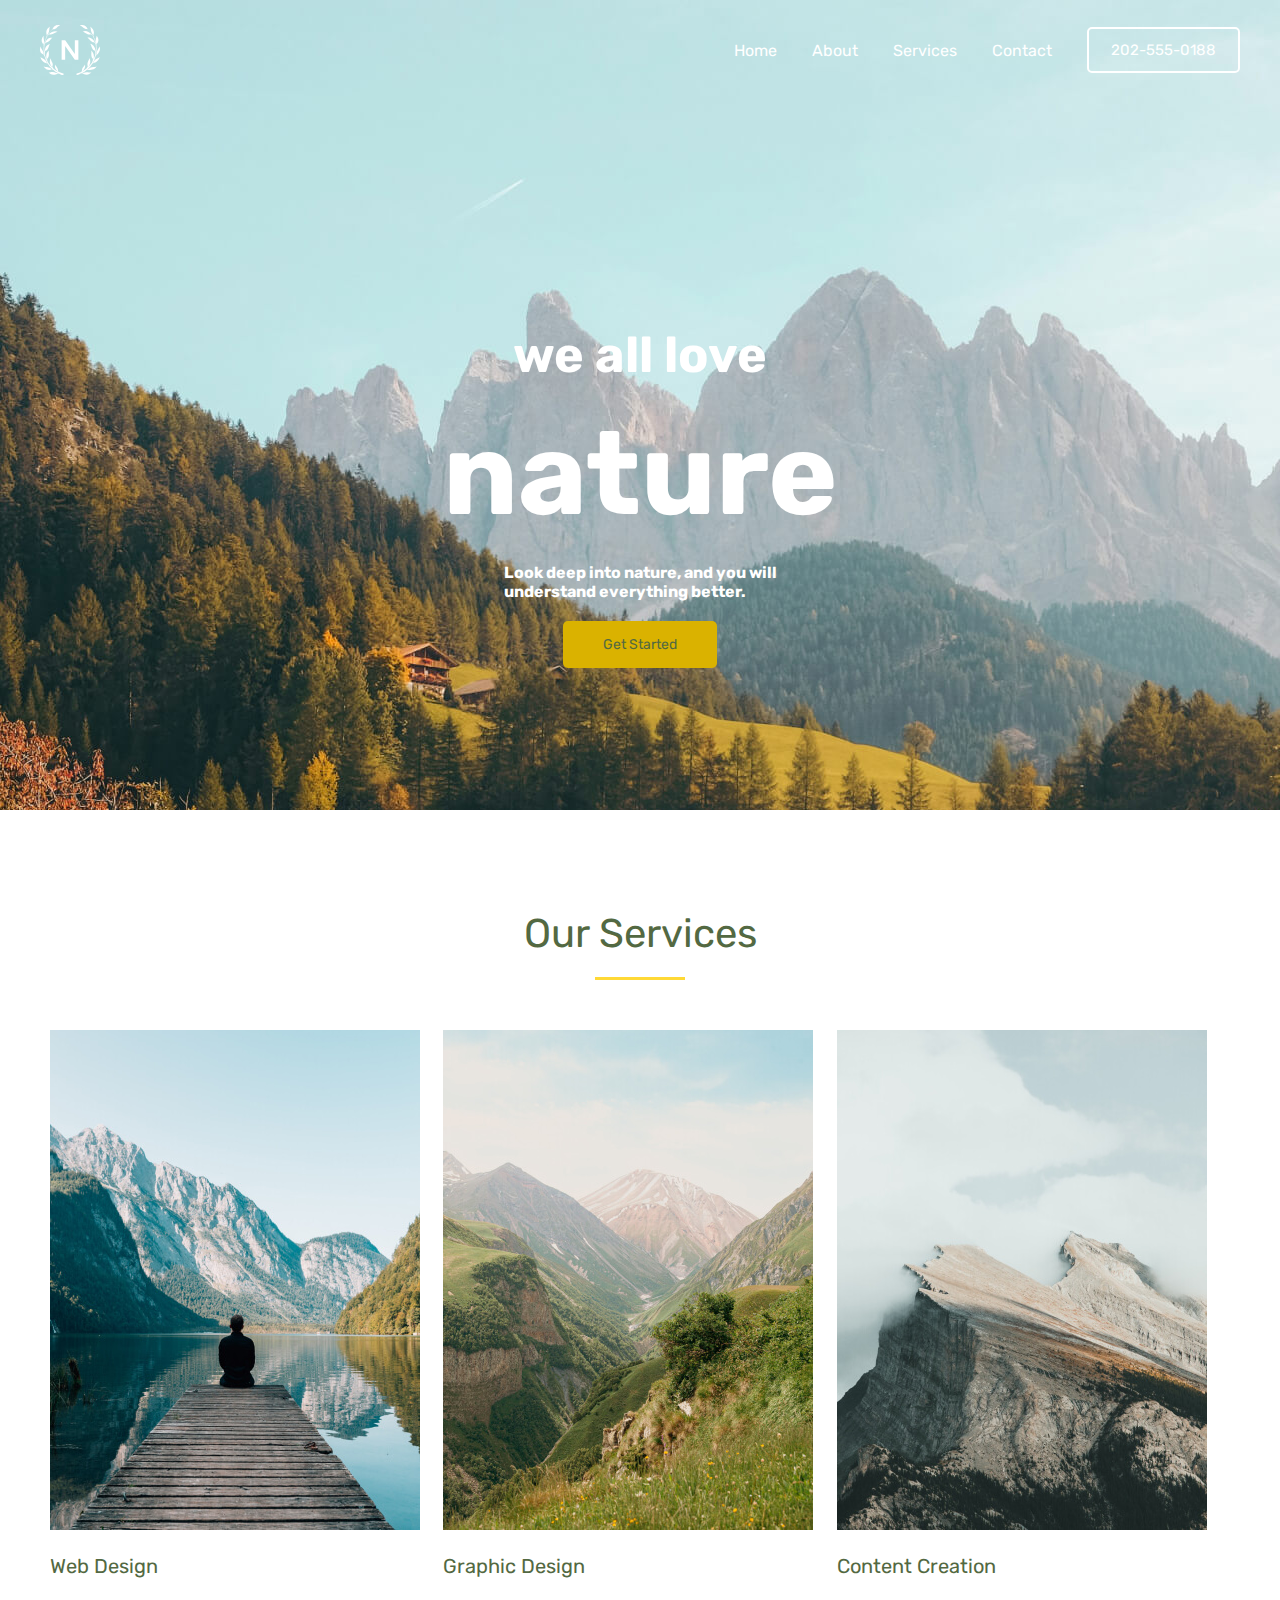
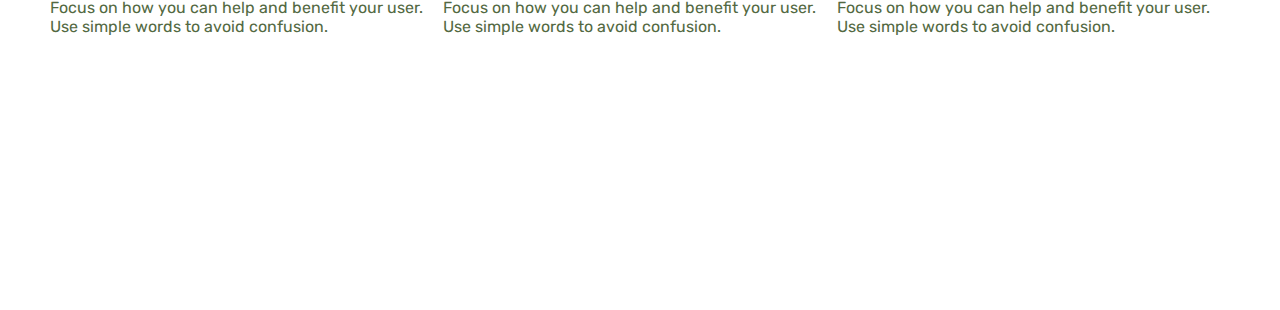
==== index.html @ 1e71caa9 "Initial commit" ====
<!DOCTYPE html>
<html lang="en">

<head>
    <link rel="stylesheet" href="./style.css">
    <meta charset="UTF-8">
    <meta name="viewport" content="width=device-width, initial-scale=1.0">
    <title>Document</title>
</head>

<body>
    <section class="hero">
        <header class="header-class">
            <img src="./assets/logo-white.svg" alt="logo" height="50px" />
            <nav class="nav-class">
                <a>Home</a>
                <a>About</a>
                <a>Services</a>
                <a>Contact</a>
                <button class="border-btn">202-555-0188</button>
            </nav>
        </header>
        <div class="hero-div">
            <h3>we all love</h3>
            <h1>nature</h1>
            <h6>Look deep into nature, and you will<br> understand everything better.</h6>
            <button class="main-btn">Get Started</button>
        </div>
    </section>
    <section class="problems">
        <div class="problems-div">
            <h2>Our Services</h2>
            <div></div>
        </div>
        <div class="problems-img">
            <div><img src="./assets/service-1.jpg" alt="image1" />
                <h4>Web Design</h4>
                <p>Focus on how you can help and benefit your user. Use simple words to avoid confusion.</p>
            </div>
            <div><img src="./assets/service-2.jpg" alt="image2" />
                <h4>Graphic Design</h4>
                <p>Focus on how you can help and benefit your user. Use simple words to avoid confusion.</p>
            </div>
            <div><img src="./assets/service-3.jpg" alt="image3" />
                <h4>Content Creation</h4>
                <p>Focus on how you can help and benefit your user. Use simple words to avoid confusion.</p>
            </div>
        </div>
    </section>
</body>

</html>
---- style.css ----
@import url('https://fonts.googleapis.com/css2?family=Rubik:ital,wght@0,300..900;1,300..900&display=swap');
@import url('https://fonts.googleapis.com/css2?family=Karla:ital,wght@0,200..800;1,200..800&display=swap');

* {
    margin: 0%;
    padding: 0%;
    font-family: "Rubik", sans-serif;
}

.hero {
    background-image: url(./assets/header-hero.jpg);
    height: 90vh;
    color: white;
}

.header-class {
    display: flex;
    align-items: center;
    justify-content: space-between;
    padding: 25px 40px;

}

.nav-class {
    display: flex;
    gap: 35px;
    font-size: 16px;
    align-items: center;
}

.border-btn {
    background-color: transparent;
    font-size: 15px;
    color: white;
    border: 2px solid white;
    padding: 12px 22px;
    border-radius: 5px;
}

.main-btn {
    background-color: #DAB200;
    font-size: 14px;
    color: #536942;
    padding: 15px 40px;
    border-radius: 5px;
    border: none;
}

.hero-div {
    margin: 25vh 0vh;
    display: flex;
    justify-content: center;
    flex-direction: column;
    align-items: center;
    gap: 20px;
}

.hero-div h3 {
    font-size: 50px;
}

.hero-div h1 {
    font-size: 117px;
}

.hero-div h6 {
    font-size: 16px;
}

.problems {
    min-height: 100vh;
    padding: 100px 0px;
}

.problems-div {
    display: flex;
    flex-direction: column;
    justify-content: center;
    align-items: center;
    gap: 20px;
}

.problems-div h2 {
    font-size: 40px;
    font-weight: 400;
    color: #536942;
}

.problems-div div {
    font-size: 16PX;
    height: 3px;
    width: 90px;
    background-color: #FFD936;
}

.problems-img {
    display: grid;
    margin: 50px;
    grid-template-columns: 1fr 1fr 1fr;
}

.problems-img img {
    width: 370px;
    height: 500px;
    object-fit: cover;
    border-radius: none;
}

.problems-img h4 {
    font-size: 20px;
    font-weight: 400;
    margin: 20px 0;
    color: #536942;
}

.problems-img p {
    font-size: 16px;
    font-weight: 400px;
    color: #536942;
}
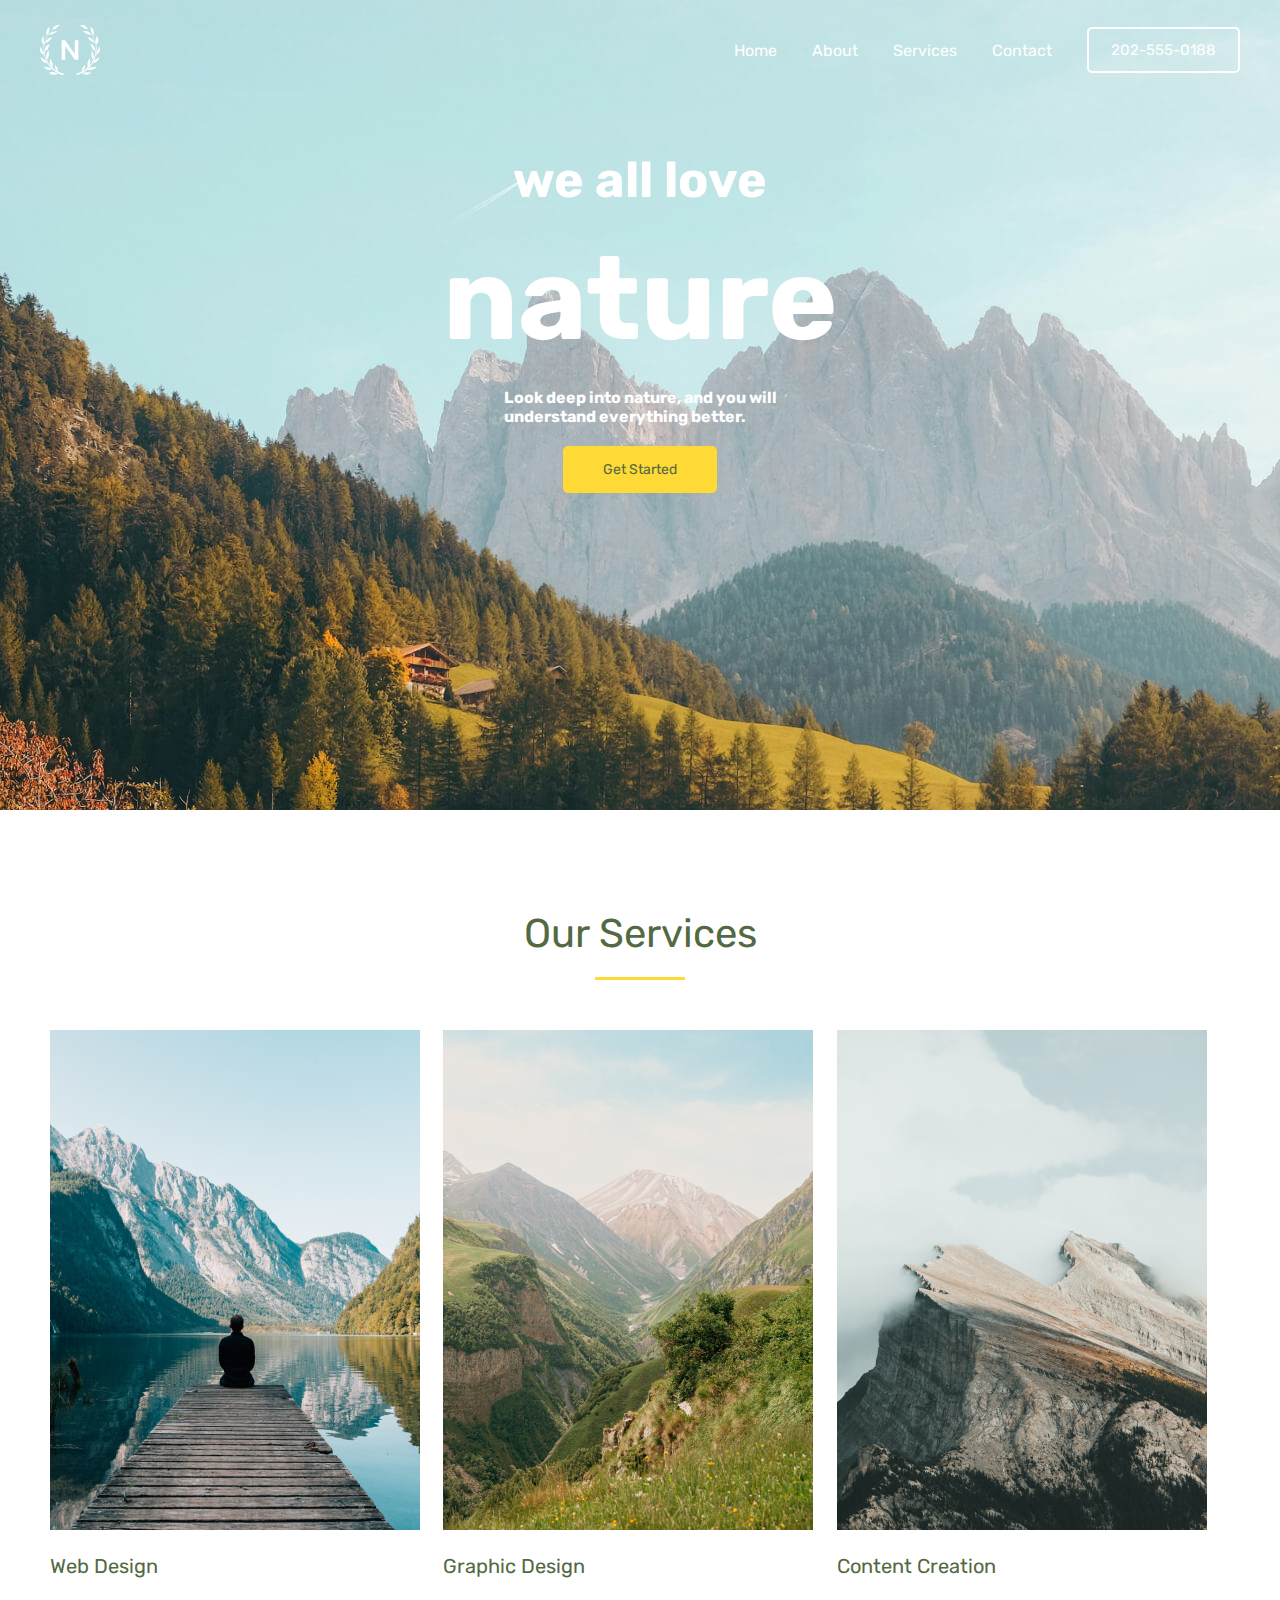
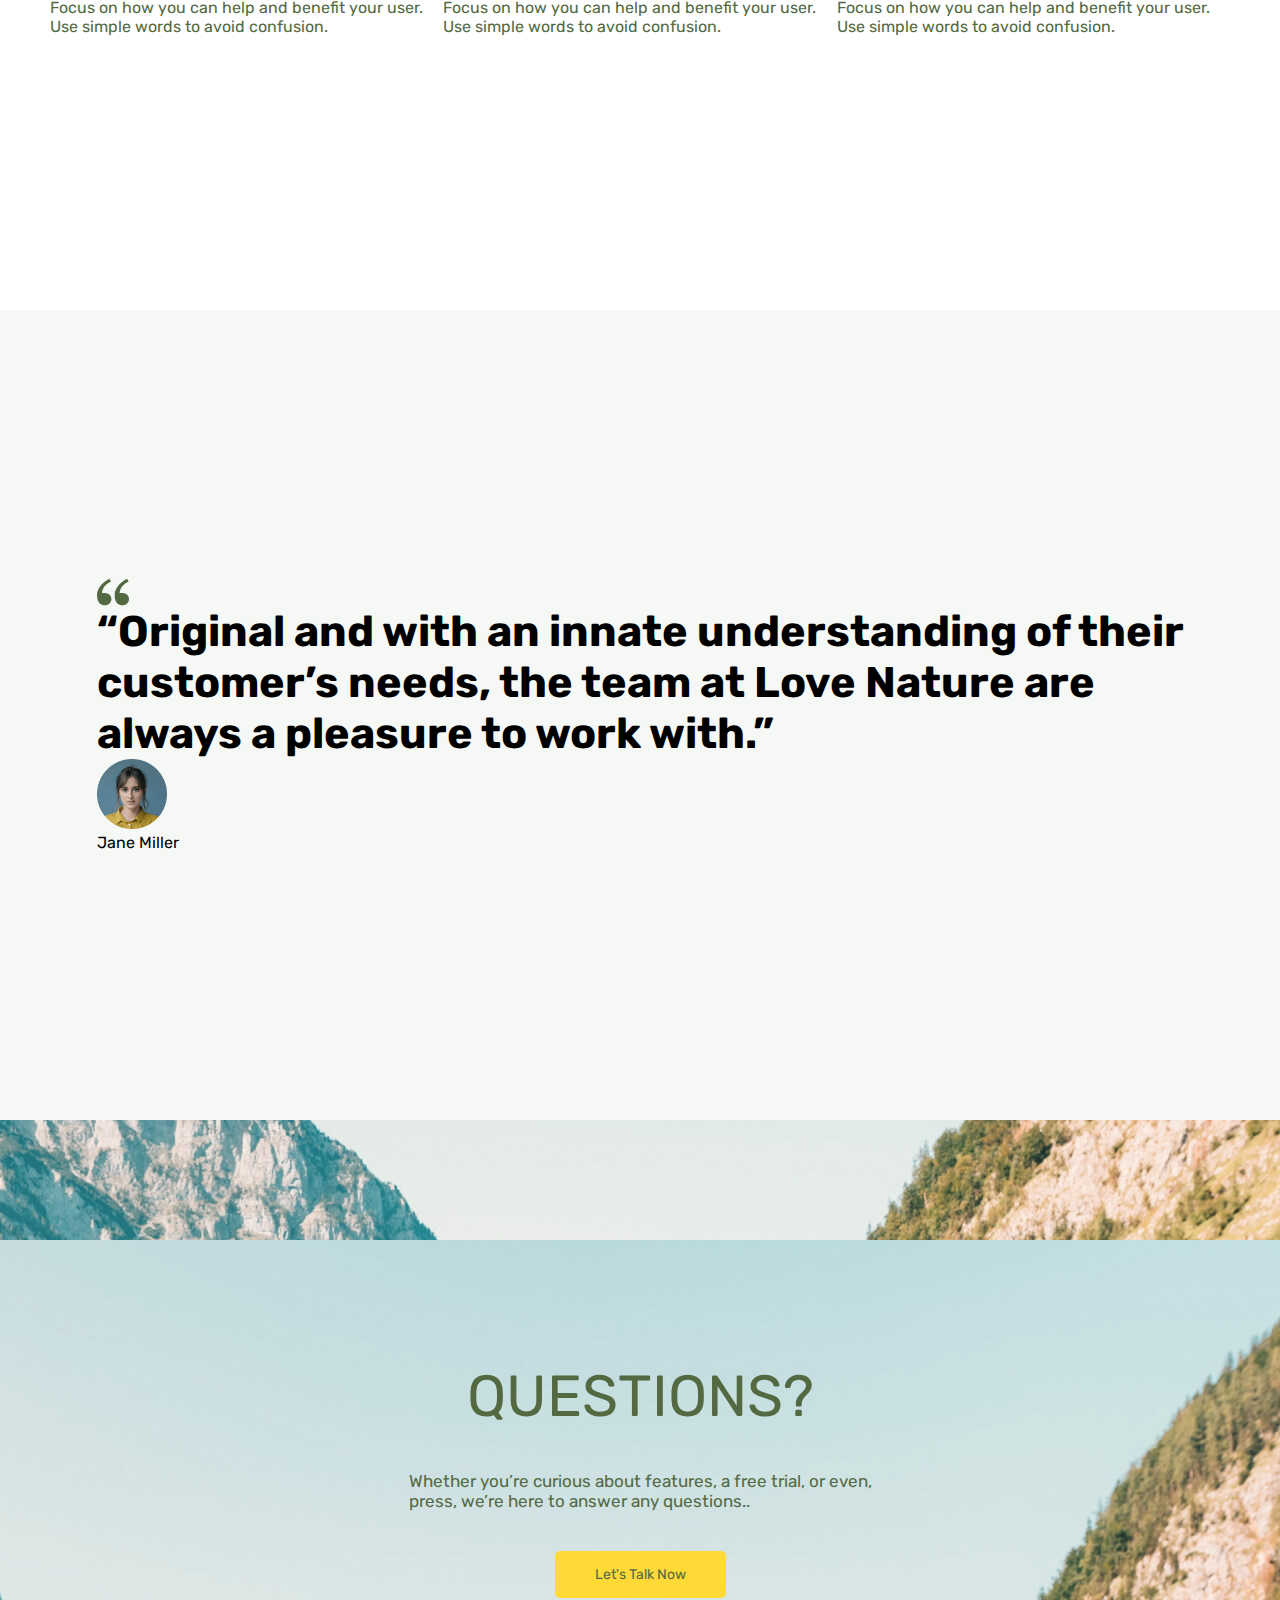
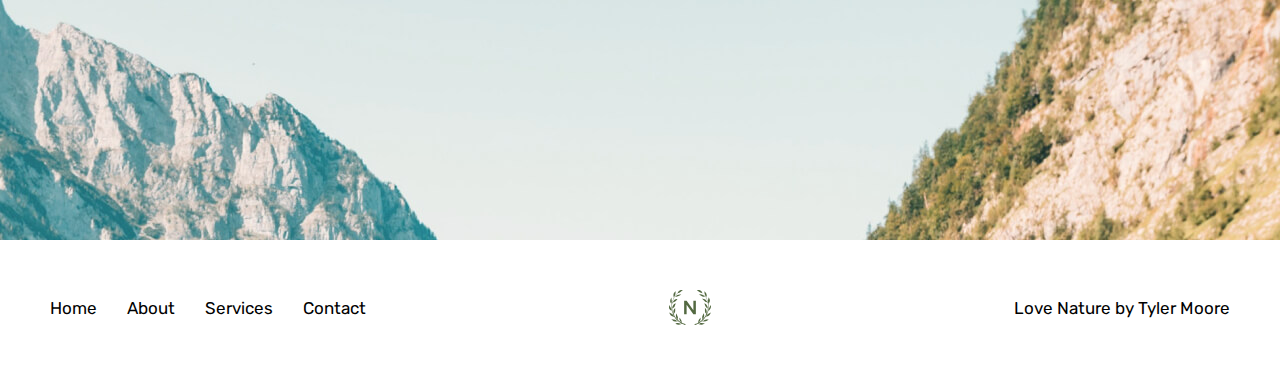
==== commit 6292c37a: "latest code" ====
--- a/index.html
+++ b/index.html
@@ -47,6 +47,34 @@
             </div>
         </div>
     </section>
+    <section class="sc-3">
+        <div class="sc-3-div">
+            <img src="./assets/quotes.svg" alt="quotes" style=" display:flex; height: 27.2px">
+            <h4>“Original and with an innate understanding of their <br>customer’s needs, the team at Love Nature
+                are<br> always
+                a pleasure to work with.”</h4>
+            <img src="./assets/avatar.png" alt="image" height="70px">
+            <p>Jane Miller</p>
+        </div>
+    </section>
+    <section class="last-section">
+        <div class="last-div">
+            <h2>QUESTIONS?</h2>
+            <p>Whether you’re curious about features, a free trial, or even,<br> press, we’re here to answer any
+                questions..</p>
+            <button class="main-btn">Let's Talk Now</button>
+            </div>
+    </section>
+    <footer class="footer">
+            <nav class="nav-class-footer">
+                <a>Home</a>
+                <a>About</a>
+                <a>Services</a>
+                <a>Contact</a>
+            </nav>
+            <img src="./assets/logo-green.svg" alt="logo" height="50px">
+            <p>Love Nature by Tyler Moore</p>
+    </footer>
 </body>
 
 </html>--- a/style.css
+++ b/style.css
@@ -38,7 +38,7 @@
 }
 
 .main-btn {
-    background-color: #DAB200;
+    background-color: #FFD936;
     font-size: 14px;
     color: #536942;
     padding: 15px 40px;
@@ -47,7 +47,7 @@
 }
 
 .hero-div {
-    margin: 25vh 0vh;
+    margin: 50px 0;
     display: flex;
     justify-content: center;
     flex-direction: column;
@@ -117,4 +117,62 @@
     font-size: 16px;
     font-weight: 400px;
     color: #536942;
-}+}
+
+.sc-3 {
+    display: flex;
+    background-color: #F6F8F5;
+    height: 90vh;
+    align-items: center;
+    justify-content: center;
+}
+
+.sc-3-div {
+    align-items: center;
+}
+
+.sc-3-div h4 {
+    font-size: 43px;
+}
+.last-section {
+    display: flex;
+    justify-content: center;
+    align-items: center;
+    background-image: url(./assets/last.jpg);
+    background-position: bottom;
+    height: 80vh;
+}
+.last-div{
+    display: flex;
+    flex-direction: column;
+    align-items: center;
+    justify-content: center;
+    gap: 40px;
+}
+.last-div h2{
+    color:#536942;
+    font-size: 58px;
+    font-weight: 400;
+}
+.last-div p{
+    color: #536942;
+    font-size:17px;
+    font-weight: 400;
+}
+.footer {
+    display: flex;
+    justify-content: space-between;
+    align-items: center;
+    padding: 50px;
+    font-size: 17px;
+    font-weight: 400;
+}
+
+.nav-class-footer {
+    display: flex;
+    gap:30px;
+}
+
+.footer img {
+    height: 35px;
+}
